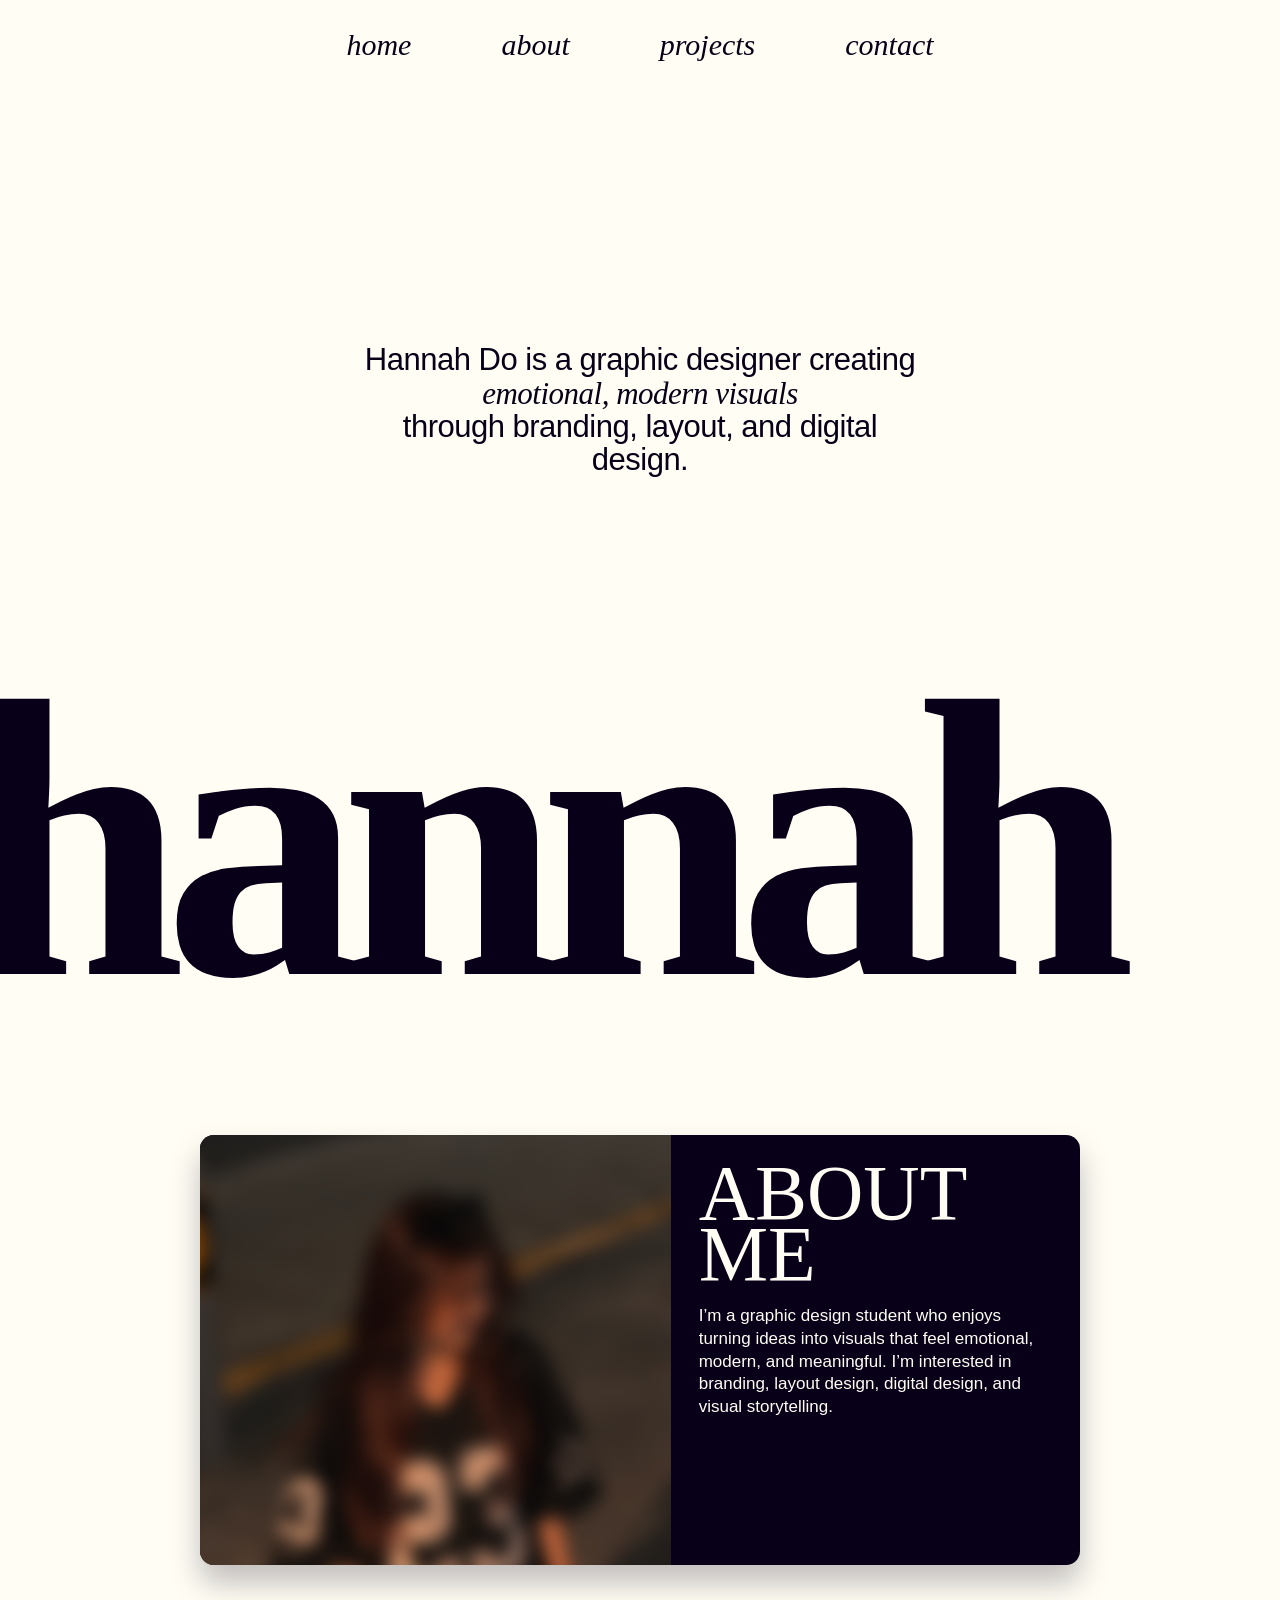
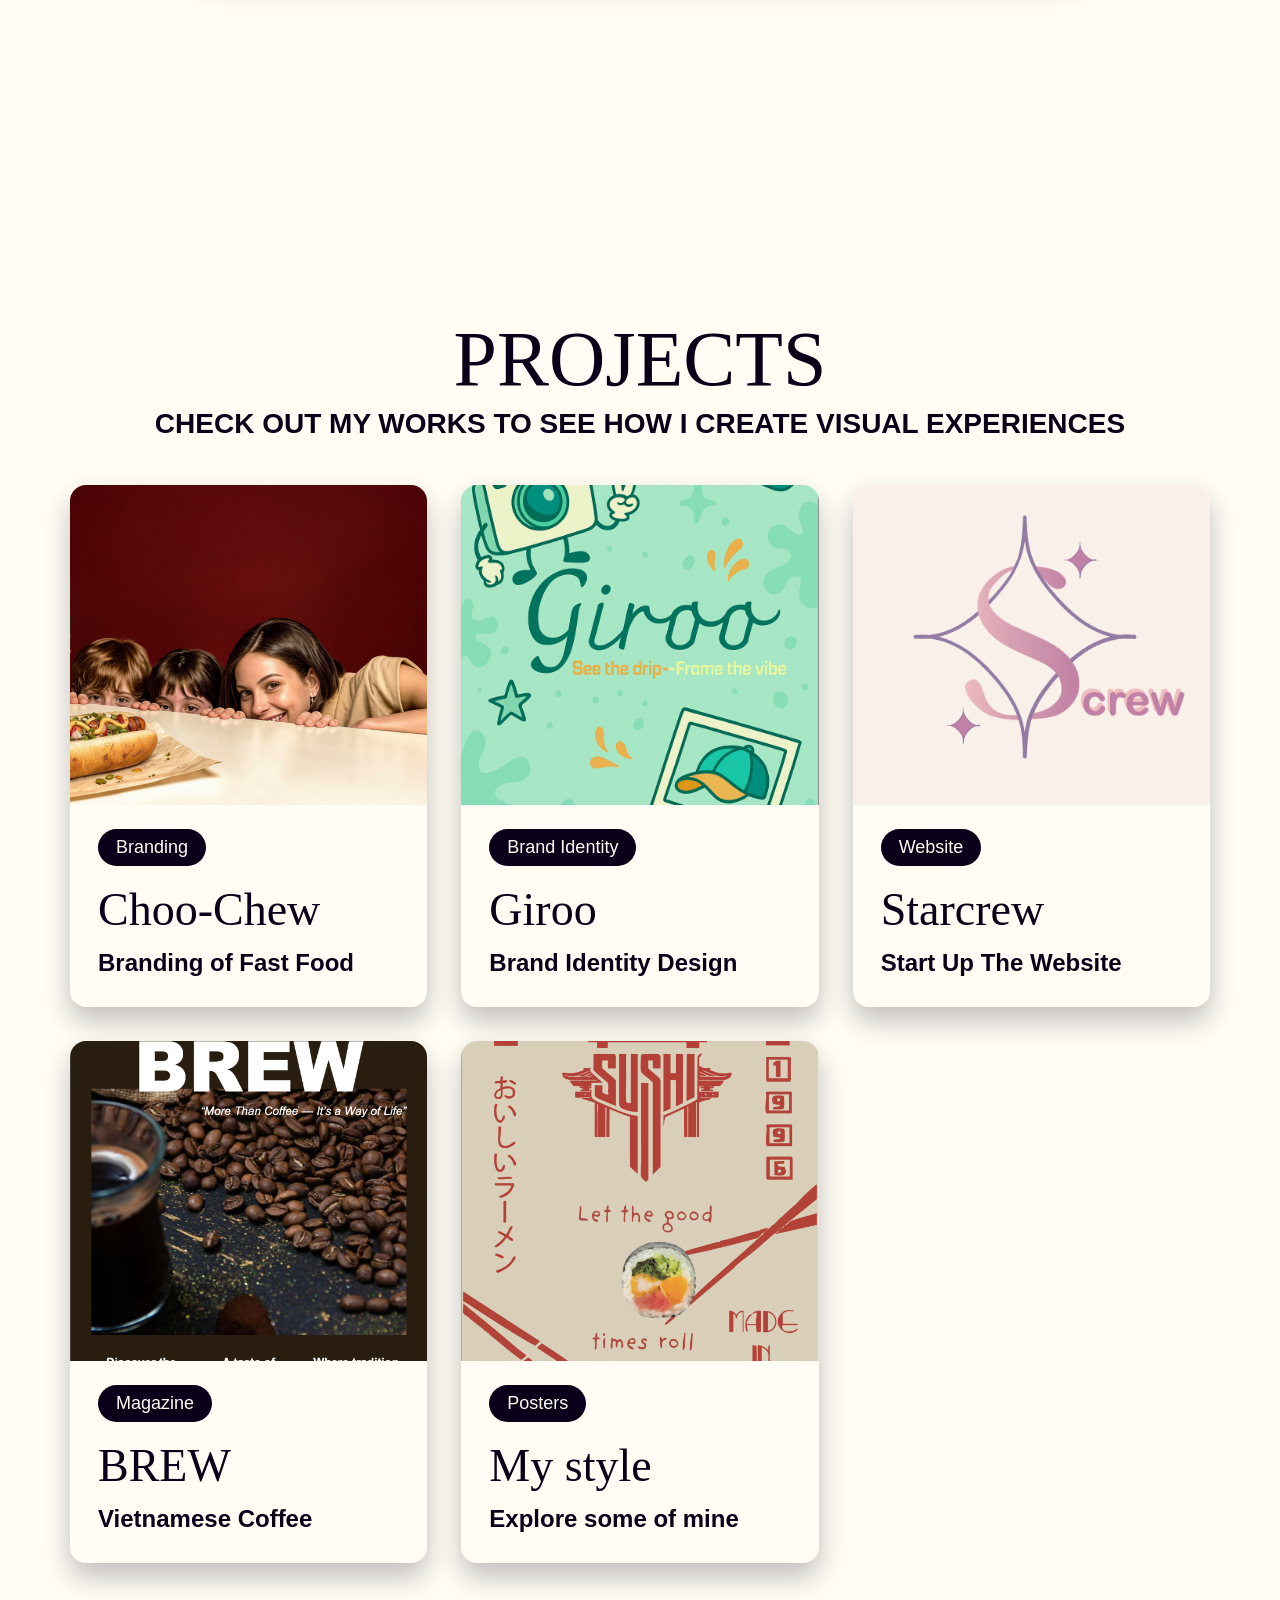
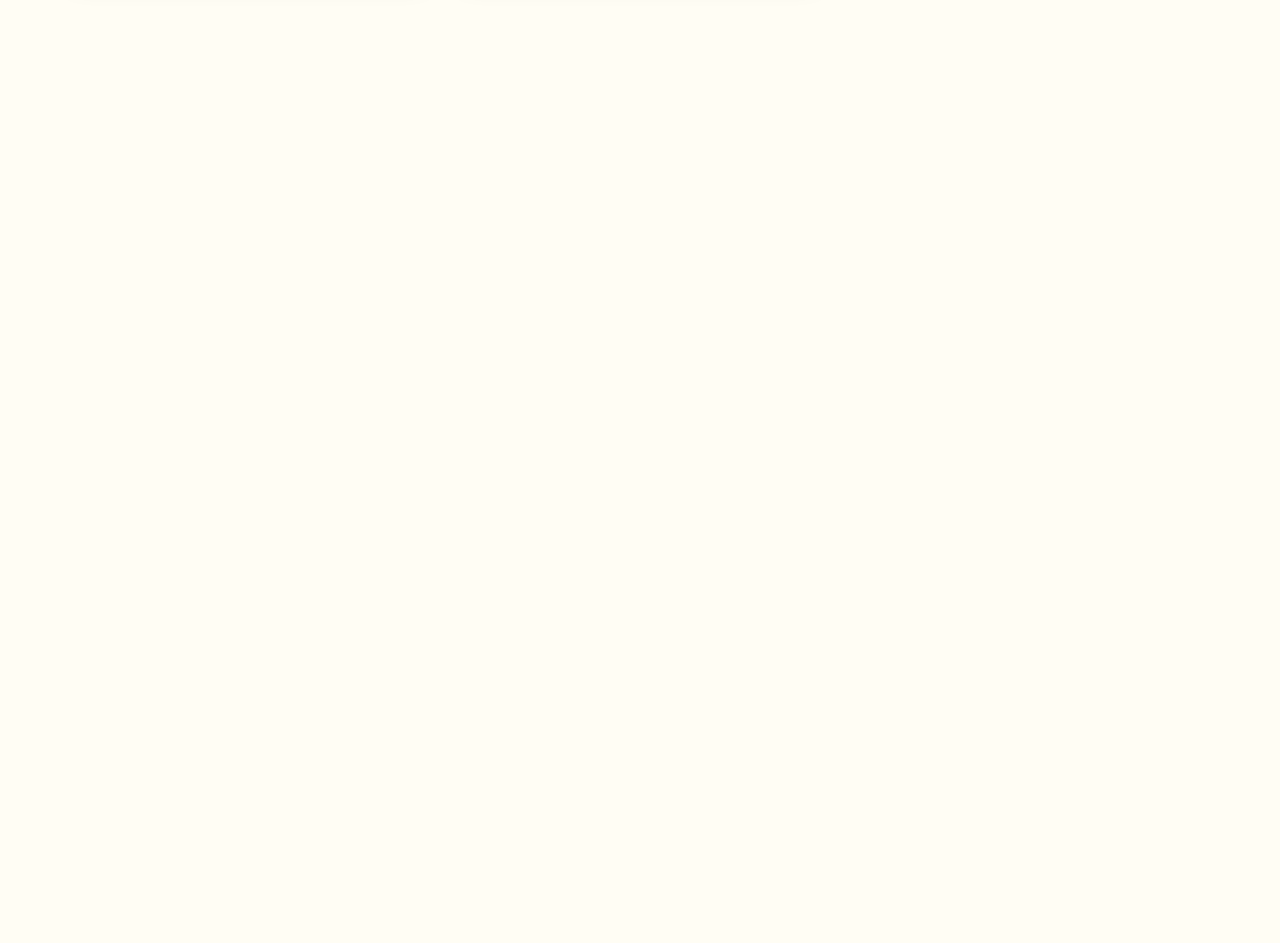
==== contact.html @ 385f2f17 "Initial portfolio website" ====
<!DOCTYPE html>
<html lang="en">
<head>
  <meta charset="UTF-8" />
  <meta name="viewport" content="width=device-width, initial-scale=1.0" />
  <title>Hannah Do Portfolio</title>
  <link rel="stylesheet" href="style.css" />
</head>

<body>
  <nav class="nav">
    <a href="#home">home</a>
    <a href="#about">about</a>
    <a href="#projects">projects</a>
    <a href="#contact">contact</a>
  </nav>

  <div class="background-name">hannah</div>

  <section class="hero section" id="home">
    <div class="hero-text">
      <p>
        Hannah Do is a graphic designer creating
        <span>emotional, modern visuals</span>
        through branding, layout, and digital design.
      </p>
    </div>
  </section>

  <section class="about section" id="about">
    <a href="about.html" class="about-card reveal">
      <div class="about-img">
        <img src="Poster/ME.jpg" alt="Hannah Do">
      </div>
  
      <div class="about-content">
        <h2>ABOUT<br>ME</h2>
        <p>
          I’m a graphic design student who enjoys turning ideas into visuals
          that feel emotional, modern, and meaningful. I’m interested in branding,
          layout design, digital design, and visual storytelling.
        </p>
      </div>
    </a>
  </section>

  <section class="projects section" id="projects">
    <div class="projects-title reveal">
      <h2>PROJECTS</h2>
      <p>CHECK OUT MY WORKS TO SEE HOW I CREATE VISUAL EXPERIENCES</p>
    </div>

    <div class="project-grid">
      <a href="./choochew.html" class="project-card reveal">
        <img src="fast food/background.png" alt="Choo-Chew project">
        <div class="project-info">
          <span>Branding</span>
          <h3>Choo-Chew</h3>
          <p>Branding of Fast Food</p>
        </div>
      </a>

      <a href="giroo.html" class="project-card reveal">
        <img src="Giroo/Digital poster.png" alt="">
        <div class="project-info">
          <span>Brand Identity</span>
          <h3>Giroo</h3>
          <p>Brand Identity Design</p>
        </div>
      </a>

      <a href="starcrew.html" class="project-card">
        <img src="Starcrew/logo.png" alt="">
        <div class="project-info">
          <span>Website</span>
          <h3>Starcrew</h3>
          <p>Start Up The Website</p>
        </div>
      </a>
      <a href="project-4.html" class="project-card reveal">
        <img src="magazine/background.png" alt="">
        <div class="project-info">
          <span>Magazine</span>
          <h3>BREW</h3>
          <p>Vietnamese Coffee</p>
        </div>
      </a>
      <a href="project-5.html" class="project-card reveal">
        <img src="Poster/poster 2.png" alt="">
        <div class="project-info">
          <span>Posters</span>
          <h3>My style</h3>
          <p>Explore some of mine</p>
        </div>
      </a>
    </div>
  </section>

  <section class="contact section" id="contact">
    <div class="contact-content reveal">
      <h2>LET'S GET IN TOUCH</h2>

      <div class="contact-buttons">
        <a href="mailto:your.email@example.com">Email</a>
        <a href="#">LinkedIn</a>
      </div>

      <p>©2026</p>
    </div>
  </section>

  <script src="script.js"></script>
</body>
</html>
---- style.css ----
* {
    margin: 0;
    padding: 0;
    box-sizing: border-box;
  }
  
  html {
    scroll-behavior: smooth;
  }
  
  body {
    background: #fffdf4;
    color: #070018;
    font-family: Arial, Helvetica, sans-serif;
    overflow-x: hidden;
  }
  
  a {
    color: inherit;
    text-decoration: none;
  }
  
  img {
    width: 100%;
    display: block;
  }
  
  /* NAV */
  
  .nav {
    position: fixed;
    top: 28px;
    left: 50%;
    transform: translateX(-50%);
    display: flex;
    gap: 90px;
    z-index: 100;
  }
  
  .nav a {
    font-family: Georgia, serif;
    font-style: italic;
    font-size: 30px;
    color: #070018;
    transition: 0.3s ease;
  }
  
  .nav a:hover {
    opacity: 0.45;
  }
  
  /* BACKGROUND BIG NAME */
  
  .background-name {
    position: fixed;
    left: -35px;
    bottom: -70px;
    width: 120%;
    z-index: 0;
    pointer-events: none;
  
    font-family: Georgia, serif;
    font-weight: 700;
    font-size: 31vw;
    line-height: 0.65;
    letter-spacing: -1.7vw;
    color: #070018;
  
    filter: blur(0px);
    opacity: 1;
    transition: filter 0.8s ease, opacity 0.8s ease;
  }
  
  .background-name.blur {
    filter: blur(14px);
    opacity: 0.85;
  }
  
  /* SECTIONS */
  
  .section {
    min-height: 100vh;
    position: relative;
    z-index: 2;
  }
  
  /* HERO */
  
  .hero {
    display: flex;
    align-items: center;
    justify-content: center;
  }
  
  .hero-text {
    width: 560px;
    text-align: center;
    margin-top: -80px;
    animation: fadeUp 1.2s ease forwards;
  }
  
  .hero-text p {
    font-size: 31px;
    line-height: 1.08;
    font-weight: 300;
    letter-spacing: -0.5px;
  }
  
  .hero-text span {
    display: block;
    font-family: Georgia, serif;
    font-style: italic;
    font-weight: 400;
  }
  
  
  /* PROJECTS */
  
  .projects {
    padding: 120px 70px 80px;
  }
  
  .projects-title {
    text-align: center;
    margin-bottom: 45px;
  }
  
  .projects-title h2 {
    font-family: Georgia, serif;
    font-size: 78px;
    font-weight: 400;
    line-height: 1;
  }
  
  .projects-title p {
    font-size: 28px;
    font-weight: 700;
    margin-top: 10px;
  }
  
  .project-grid {
    display: grid;
    grid-template-columns: repeat(3, 1fr);
    gap: 34px;
  }
  
  .project-card {
    background: #fffdf4;
    border-radius: 16px;
    overflow: hidden;
    box-shadow: 0 14px 28px rgba(7, 0, 24, 0.25);
    transition: transform 0.45s ease, filter 0.45s ease;
  }
  
  .project-card:hover {
    transform: translateY(-14px);
  }
  
  .project-card img {
    height: 320px;
    object-fit: cover;
  }
  
  .project-info {
    padding: 24px 28px 32px;
  }
  
  .project-info span {
    display: inline-block;
    background: #070018;
    color: #fffdf4;
    padding: 8px 18px;
    border-radius: 999px;
    font-size: 18px;
    margin-bottom: 22px;
  }
  
  .project-info h3 {
    font-family: Georgia, serif;
    font-size: 46px;
    font-weight: 400;
    line-height: 0.95;
    margin-bottom: 18px;
  }
  
  .project-info p {
    font-size: 24px;
    font-weight: 700;
    line-height: 1.05;
  }
  
  /* CONTACT */
  
  .contact {
    display: flex;
    align-items: center;
    justify-content: center;
  }
  
  .contact-content {
    text-align: center;
  }
  
  .contact-content h2 {
    font-family: Georgia, serif;
    font-size: 82px;
    font-weight: 400;
    margin-bottom: 35px;
  }
  
  .contact-buttons {
    display: flex;
    gap: 18px;
    justify-content: center;
    margin-bottom: 90px;
  }
  
  .contact-buttons a {
    width: 460px;
    padding: 28px;
    border: 4px solid #070018;
    border-radius: 999px;
    font-size: 58px;
    transition: 0.3s ease;
  }
  
  .contact-buttons a:hover {
    background: #070018;
    color: #fffdf4;
  }
  
  .contact-content p {
    font-size: 20px;
  }
  
  /* ANIMATION */
  
  .reveal {
    opacity: 0;
    transform: translateY(70px);
    filter: blur(12px);
    transition: 1s cubic-bezier(0.22, 1, 0.36, 1);
  }
  
  .reveal.show {
    opacity: 1;
    transform: translateY(0);
    filter: blur(0);
  }
  
  @keyframes fadeUp {
    from {
      opacity: 0;
      transform: translateY(60px);
      filter: blur(12px);
    }
  
    to {
      opacity: 1;
      transform: translateY(0);
      filter: blur(0);
    }
  }
  
  /* RESPONSIVE */
  
  @media (max-width: 900px) {
    .nav {
      gap: 30px;
    }
  
    .nav a {
      font-size: 22px;
    }
  
    .background-name {
      font-size: 45vw;
      bottom: -35px;
    }
  
    .hero-text {
      width: 90%;
    }
  
    .hero-text p {
      font-size: 25px;
    }
  
    .about-card {
      width: 90%;
      height: auto;
      grid-template-columns: 1fr;
    }
  
    .about-img img {
      height: 280px;
    }
  
    .project-grid {
      grid-template-columns: 1fr;
    }
  
    .projects {
      padding: 100px 24px 60px;
    }
  
    .contact-buttons {
      flex-direction: column;
    }
  
    .contact-buttons a {
      width: 320px;
      font-size: 42px;
    }
  }
  .footer{
    display:flex;
    justify-content:center;
    align-items:center;

    padding:80px 0;

    font-size:18px;
}
/* FIX ABOUT CARD ON HOMEPAGE */

.about {
    display: flex;
    align-items: center;
    justify-content: center;
    min-height: 100vh;
    padding: 120px 70px;
  }
  
  .about-card {
    width: 880px;
    height: 430px;
    background: #070018;
    border-radius: 14px;
    display: grid;
    grid-template-columns: 1.15fr 1fr;
    overflow: hidden;
    box-shadow: 0 18px 30px rgba(7, 0, 24, 0.25);
    position: relative;
    z-index: 5;
  }
  
  .about-img {
    width: 100%;
    height: 100%;
    overflow: hidden;
  }
  
  .about-img img {
    width: 100%;
    height: 100%;
    object-fit: cover;
    filter: blur(8px);
    transform: scale(1.08);
  }
  
  .about-content {
    padding: 28px;
    color: #fffdf4;
  }
  
  .about-content h2 {
    font-family: Georgia, serif;
    font-size: 78px;
    line-height: 0.78;
    font-weight: 400;
    margin-bottom: 20px;
  }
  
  .about-content p {
    font-size: 17px;
    line-height: 1.35;
  }

  .project-card {
    position: relative;
    display: block;
    cursor: pointer;
    transition: transform 0.35s ease, box-shadow 0.35s ease, filter 0.35s ease;
  }
  
  .project-card:hover {
    transform: translateY(-14px) scale(1.02);
    box-shadow: 0 25px 45px rgba(7, 0, 24, 0.35);
    filter: brightness(1.08);
  }
  
  .project-card img {
    transition: transform 0.45s ease;
  }
  
  .project-card:hover img {
    transform: scale(1.05);
  }
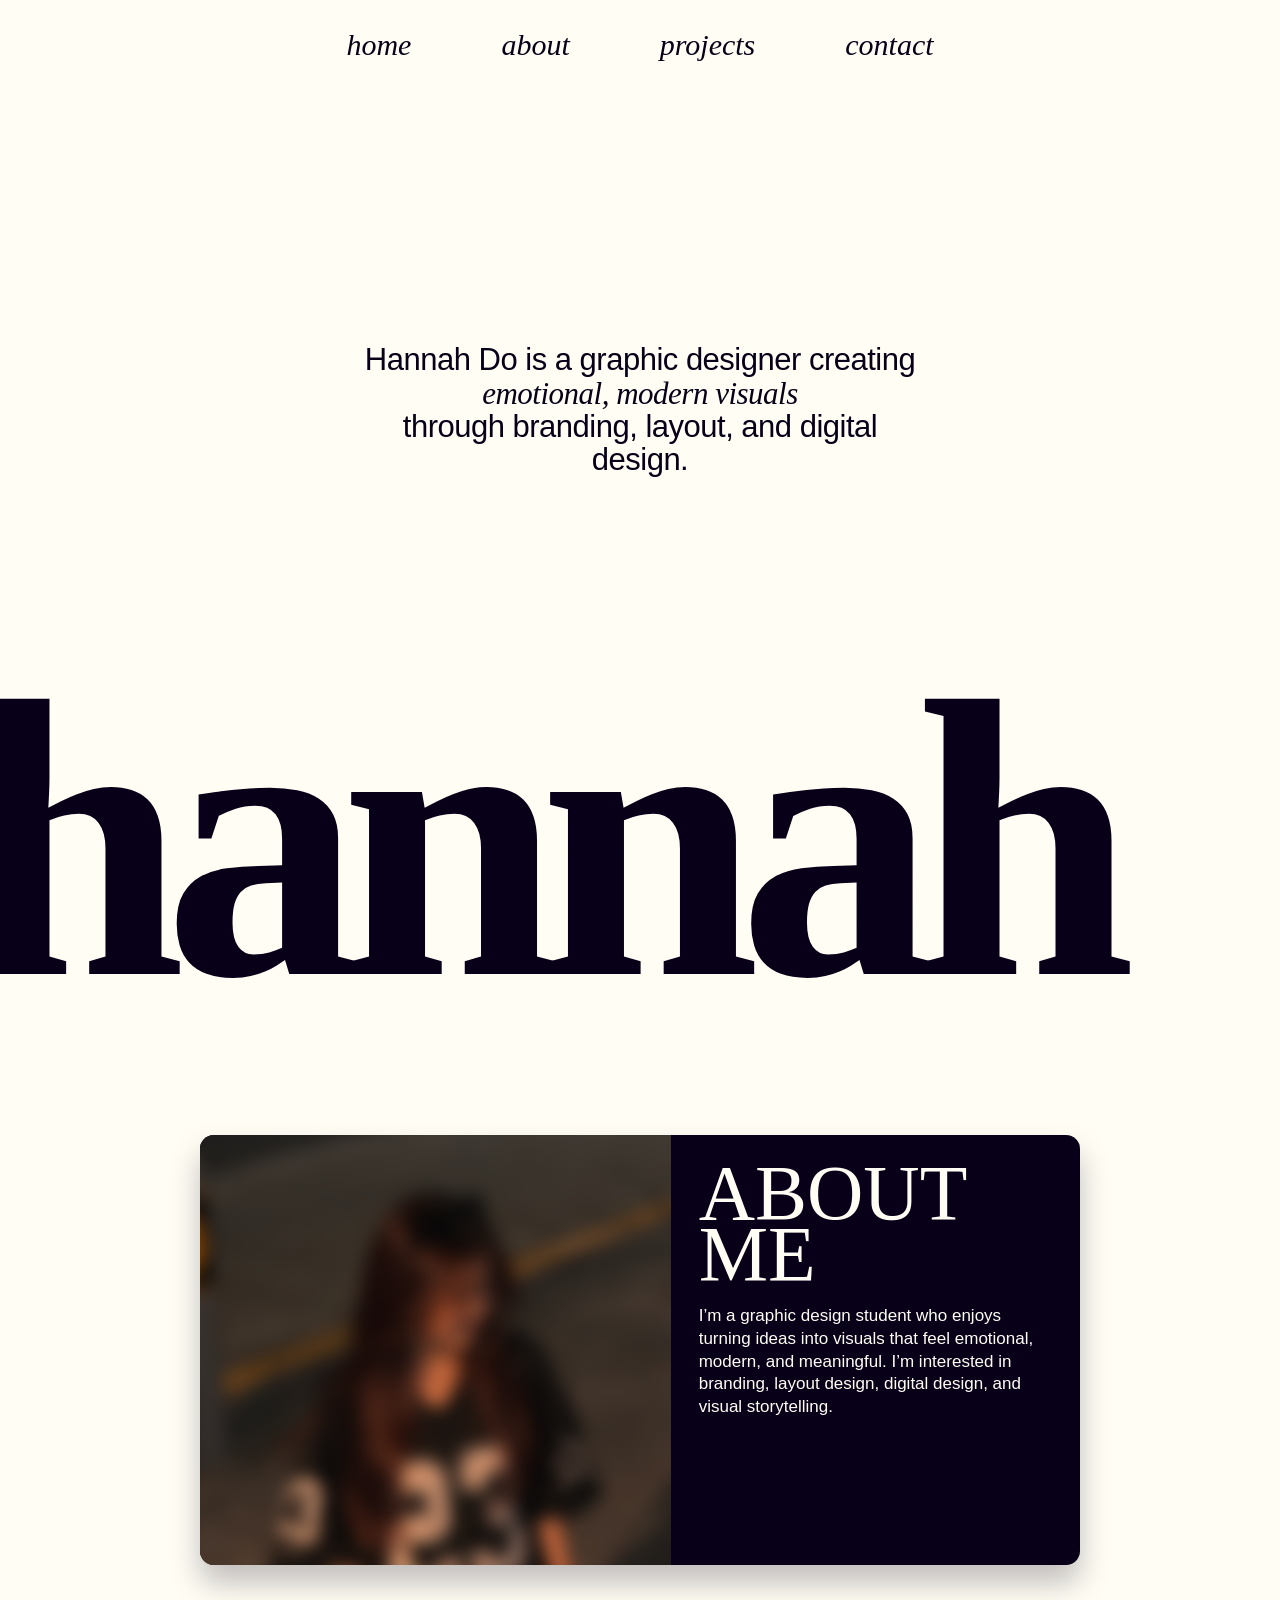
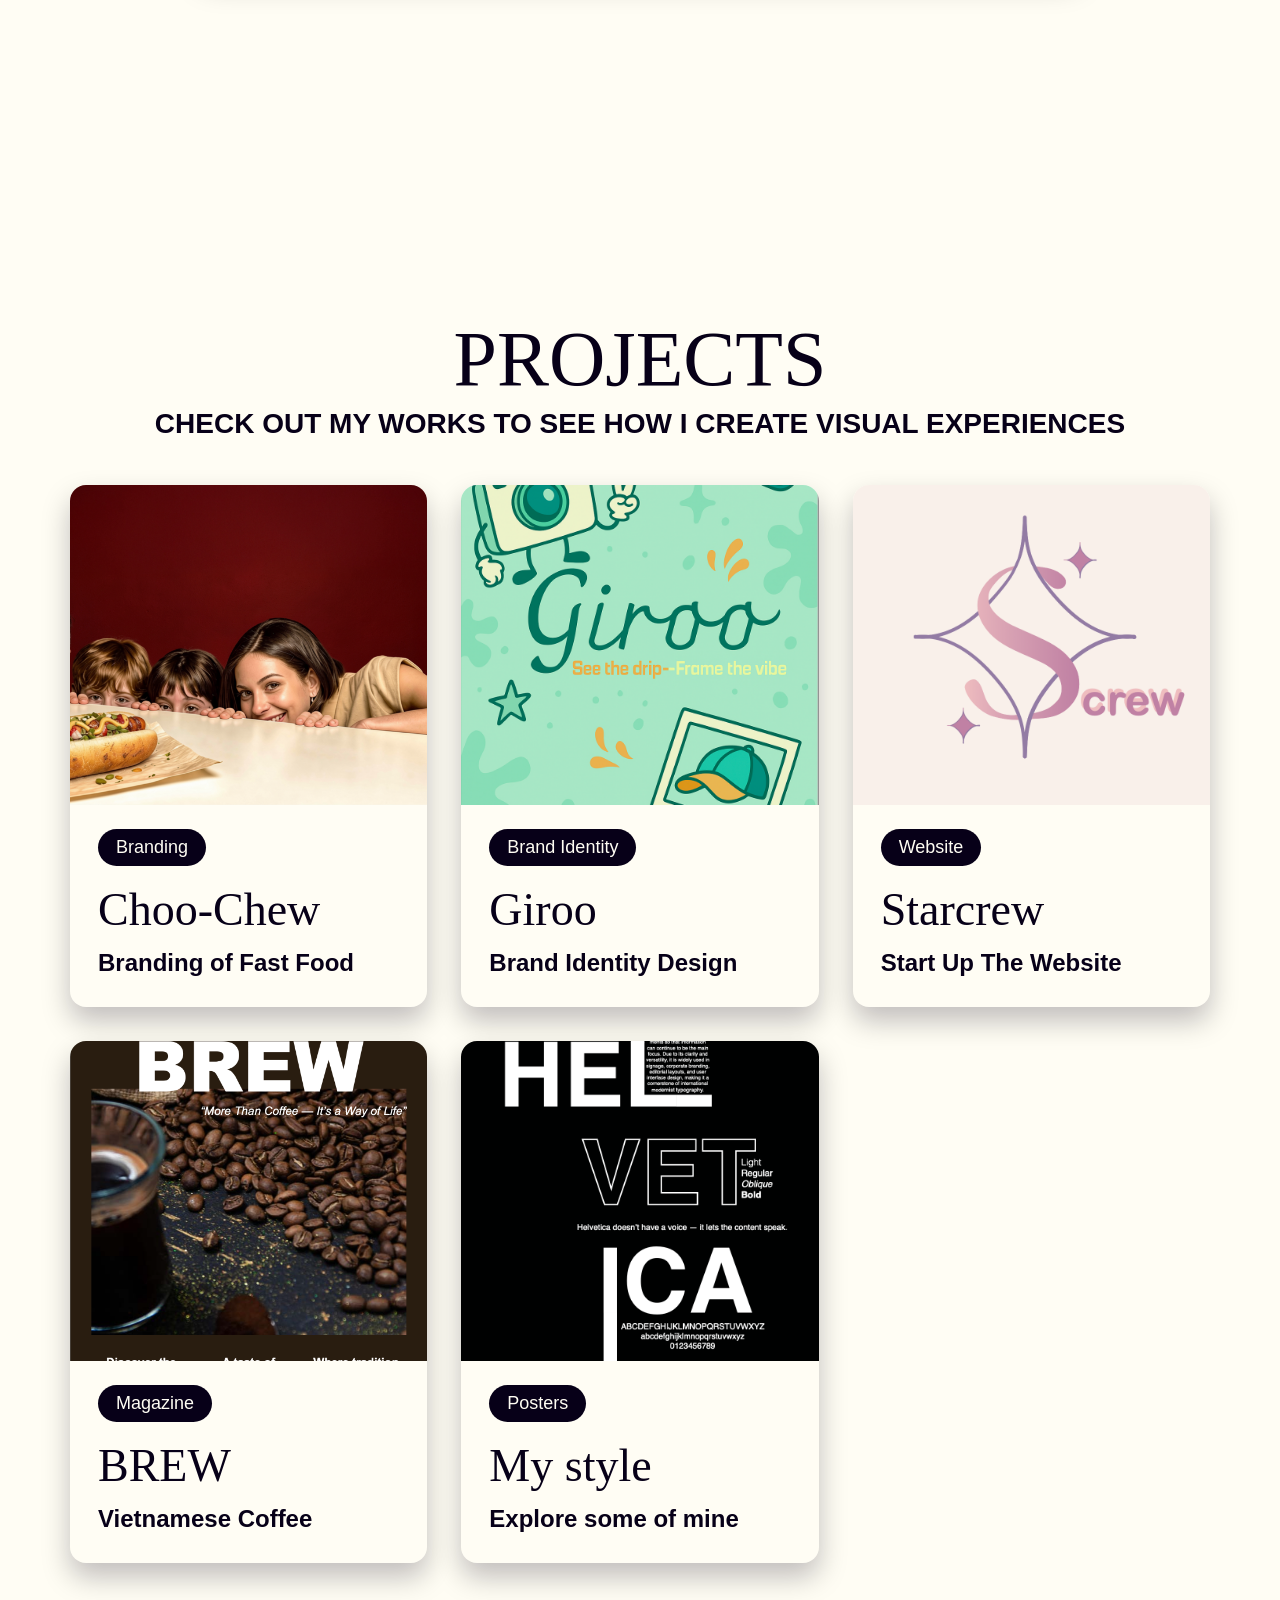
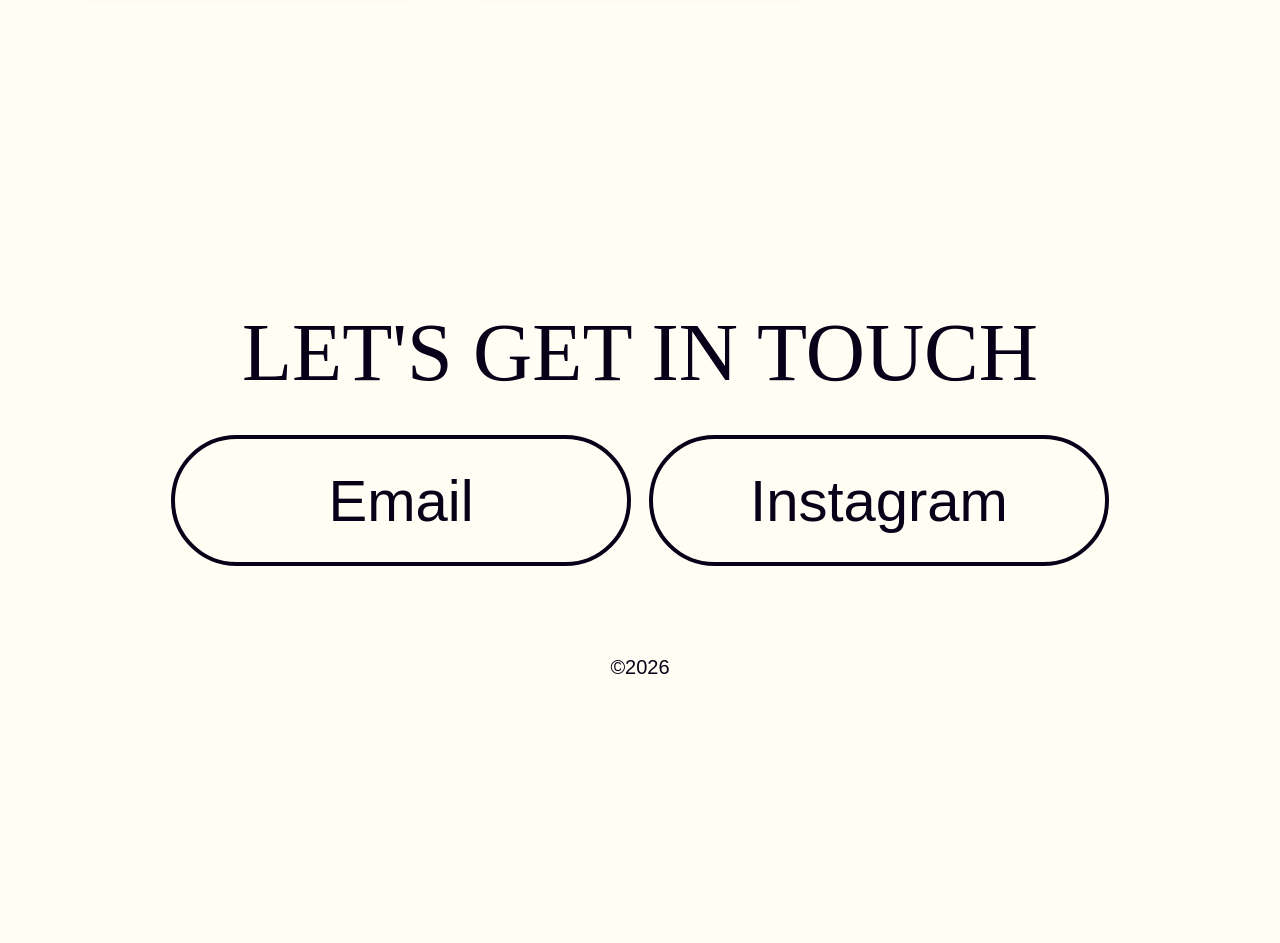
==== commit 416ac203: "change" ====
--- a/contact.html
+++ b/contact.html
@@ -77,7 +77,7 @@
           <p>Start Up The Website</p>
         </div>
       </a>
-      <a href="project-4.html" class="project-card reveal">
+      <a href="magazine.html" class="project-card reveal">
         <img src="magazine/background.png" alt="">
         <div class="project-info">
           <span>Magazine</span>
@@ -85,8 +85,8 @@
           <p>Vietnamese Coffee</p>
         </div>
       </a>
-      <a href="project-5.html" class="project-card reveal">
-        <img src="Poster/poster 2.png" alt="">
+      <a href="poster.html" class="project-card reveal">
+        <img src="Poster/typo.png" alt="">
         <div class="project-info">
           <span>Posters</span>
           <h3>My style</h3>
@@ -101,8 +101,8 @@
       <h2>LET'S GET IN TOUCH</h2>
 
       <div class="contact-buttons">
-        <a href="mailto:your.email@example.com">Email</a>
-        <a href="#">LinkedIn</a>
+        <a href="mailto:thanhhang.do@edu.sait.ca">Email</a>
+        <a href="https://www.instagram.com/byhannie_03/">Instagram</a>
       </div>
 
       <p>©2026</p>
